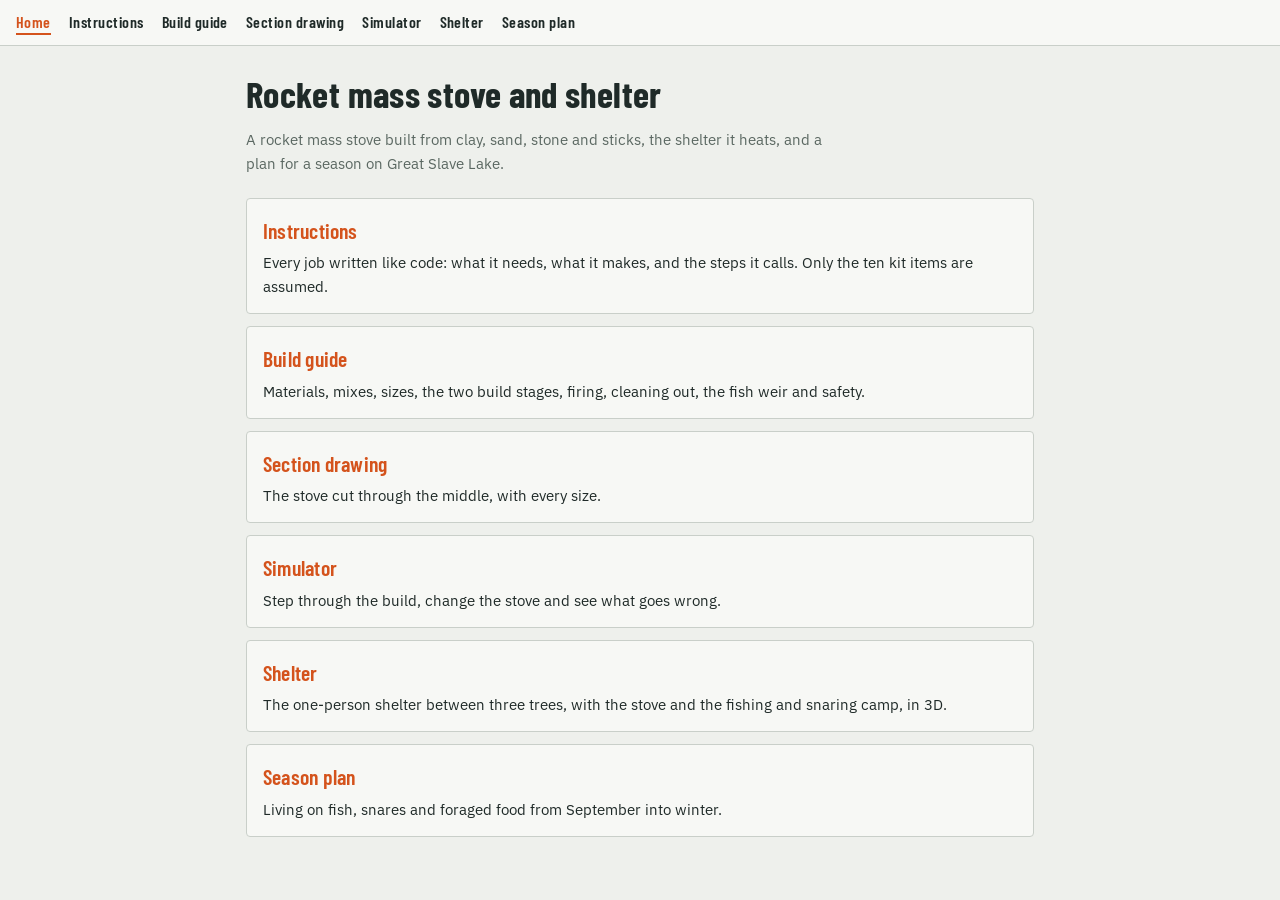
==== index.html @ 577bada9 "Write instructions as code, starting with the roof, earth skirt and snow bank Adds procedures/: a ca" ====
<!doctype html>
<html lang="en">
<head>
<meta charset="utf-8">
<meta name="viewport" content="width=device-width,initial-scale=1">
<title>Bushcraft Rocket Stove</title>
<link rel="preconnect" href="https://fonts.googleapis.com">
<link rel="stylesheet" href="https://fonts.googleapis.com/css2?family=Barlow+Condensed:wght@500;600;700&family=IBM+Plex+Sans:wght@400;500;600&display=swap">
<style>
:root{color-scheme:light;--bg:#eef0ec;--ink:#1f2a28;--muted:#5b6862;--line:#c9cfc9;--panel:#f7f8f5;--ember:#d4531c;}
@media (prefers-color-scheme:dark){:root:not([data-theme="light"]){color-scheme:dark;--bg:#151a19;--ink:#dce3df;--muted:#97a39d;--line:#2d3634;--panel:#1c2221;--ember:#ec6a32;}}
:root[data-theme="dark"]{color-scheme:dark;--bg:#151a19;--ink:#dce3df;--muted:#97a39d;--line:#2d3634;--panel:#1c2221;--ember:#ec6a32;}
*{box-sizing:border-box}
body{margin:0;background:var(--bg);color:var(--ink);font:15px/1.6 "IBM Plex Sans",system-ui,sans-serif}
.wrap{max-width:820px;margin:0 auto;padding:28px 16px 48px}
h1,h2{font-family:"Barlow Condensed","Arial Narrow",sans-serif;letter-spacing:.01em;margin:0}
h1{font-size:2.3rem;font-weight:700;line-height:1.05}
h2{font-size:1.35rem;font-weight:600}
.sub{color:var(--muted);max-width:66ch}
.cards{display:grid;gap:12px;margin-top:22px}
.card{display:block;border:1px solid var(--line);background:var(--panel);border-radius:4px;padding:14px 16px;color:var(--ink);text-decoration:none}
.card:hover{border-color:var(--ember)}
.card h2{color:var(--ember)}
.card p{margin:4px 0 0}
</style>
</head>
<body>
<script src="nav.js"></script>
<div class="wrap">
<h1>Rocket mass stove and shelter</h1>
<p class="sub">A rocket mass stove built from clay, sand, stone and sticks, the shelter it heats, and a plan for a season on Great Slave Lake.</p>
<div class="cards">
  <a class="card" href="procedures/"><h2>Instructions</h2><p>Every job written like code: what it needs, what it makes, and the steps it calls. Only the ten kit items are assumed.</p></a>
  <a class="card" href="build-guide.html"><h2>Build guide</h2><p>Materials, mixes, sizes, the two build stages, firing, cleaning out, the fish weir and safety.</p></a>
  <a class="card" href="rocket-mass-stove-section.html"><h2>Section drawing</h2><p>The stove cut through the middle, with every size.</p></a>
  <a class="card" href="simulator/"><h2>Simulator</h2><p>Step through the build, change the stove and see what goes wrong.</p></a>
  <a class="card" href="shelter/"><h2>Shelter</h2><p>The one-person shelter between three trees, with the stove and the fishing and snaring camp, in 3D.</p></a>
  <a class="card" href="survival-plan.html"><h2>Season plan</h2><p>Living on fish, snares and foraged food from September into winter.</p></a>
</div>
</div>
</body>
</html>
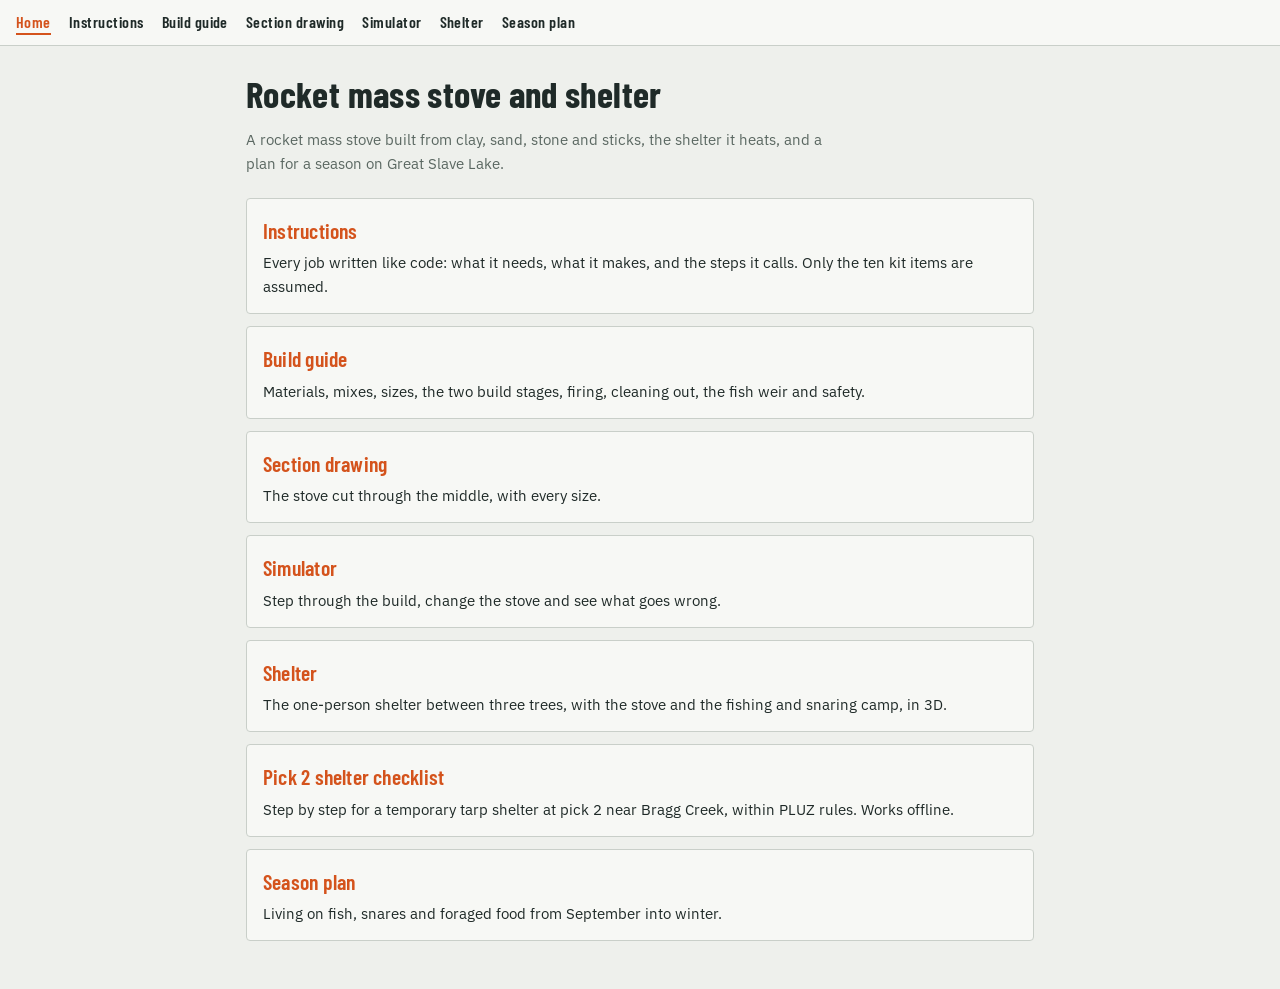
==== commit 7b037da1: "Add a pick 2 temporary shelter checklist for the phone A step-by-step tarp shelter process for pick " ====
--- a/index.html
+++ b/index.html
@@ -35,6 +35,7 @@
   <a class="card" href="rocket-mass-stove-section.html"><h2>Section drawing</h2><p>The stove cut through the middle, with every size.</p></a>
   <a class="card" href="simulator/"><h2>Simulator</h2><p>Step through the build, change the stove and see what goes wrong.</p></a>
   <a class="card" href="shelter/"><h2>Shelter</h2><p>The one-person shelter between three trees, with the stove and the fishing and snaring camp, in 3D.</p></a>
+  <a class="card" href="pick-2/"><h2>Pick 2 shelter checklist</h2><p>Step by step for a temporary tarp shelter at pick 2 near Bragg Creek, within PLUZ rules. Works offline.</p></a>
   <a class="card" href="survival-plan.html"><h2>Season plan</h2><p>Living on fish, snares and foraged food from September into winter.</p></a>
 </div>
 </div>
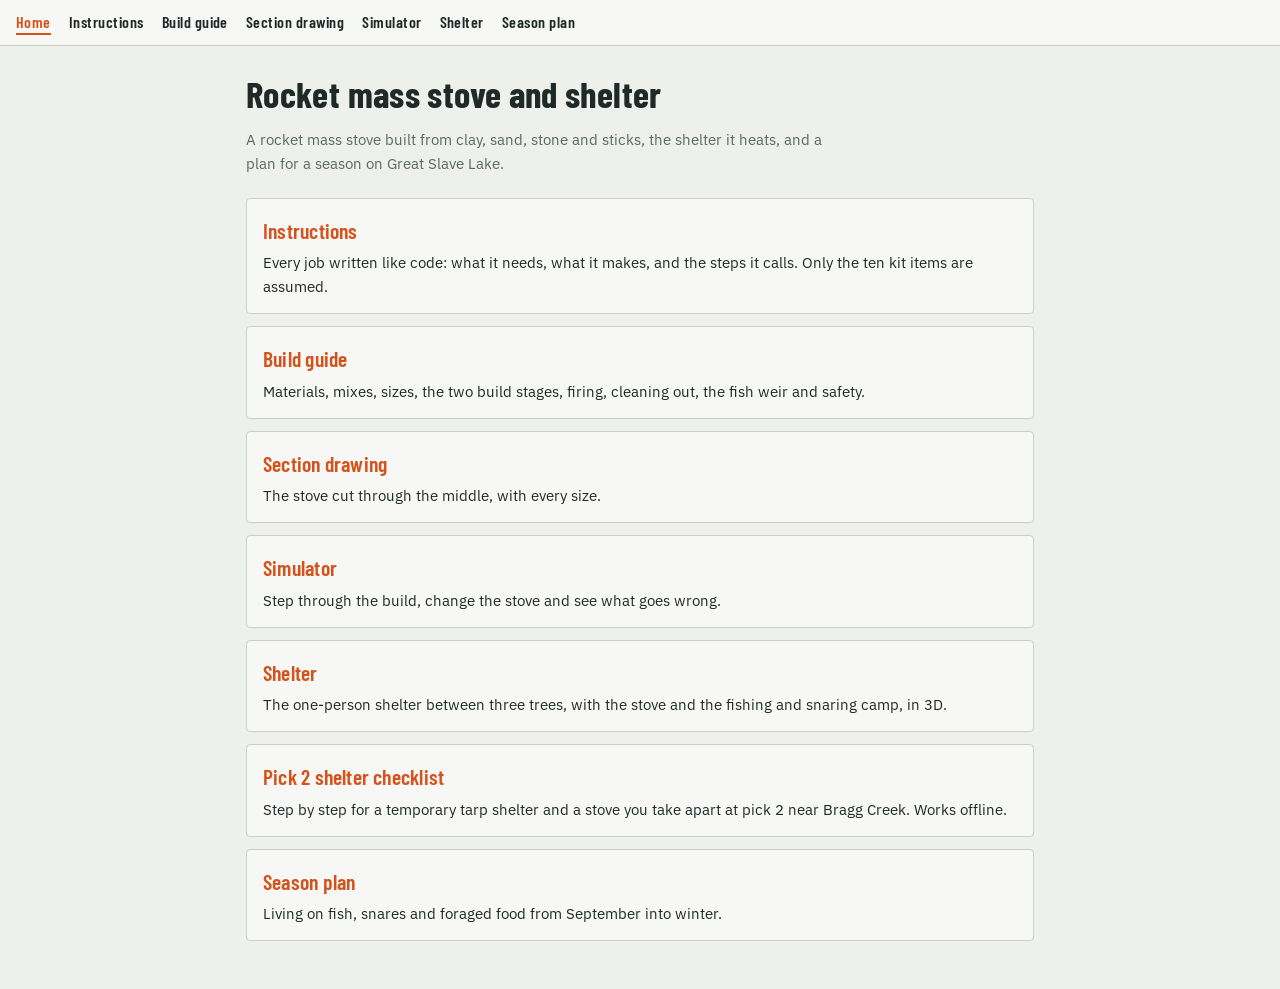
==== commit 01561040: "Add a stove you take apart to the pick 2 checklist Adds clay testing, gathering, building and drying" ====
--- a/index.html
+++ b/index.html
@@ -35,7 +35,7 @@
   <a class="card" href="rocket-mass-stove-section.html"><h2>Section drawing</h2><p>The stove cut through the middle, with every size.</p></a>
   <a class="card" href="simulator/"><h2>Simulator</h2><p>Step through the build, change the stove and see what goes wrong.</p></a>
   <a class="card" href="shelter/"><h2>Shelter</h2><p>The one-person shelter between three trees, with the stove and the fishing and snaring camp, in 3D.</p></a>
-  <a class="card" href="pick-2/"><h2>Pick 2 shelter checklist</h2><p>Step by step for a temporary tarp shelter at pick 2 near Bragg Creek, within PLUZ rules. Works offline.</p></a>
+  <a class="card" href="pick-2/"><h2>Pick 2 shelter checklist</h2><p>Step by step for a temporary tarp shelter and a stove you take apart at pick 2 near Bragg Creek. Works offline.</p></a>
   <a class="card" href="survival-plan.html"><h2>Season plan</h2><p>Living on fish, snares and foraged food from September into winter.</p></a>
 </div>
 </div>
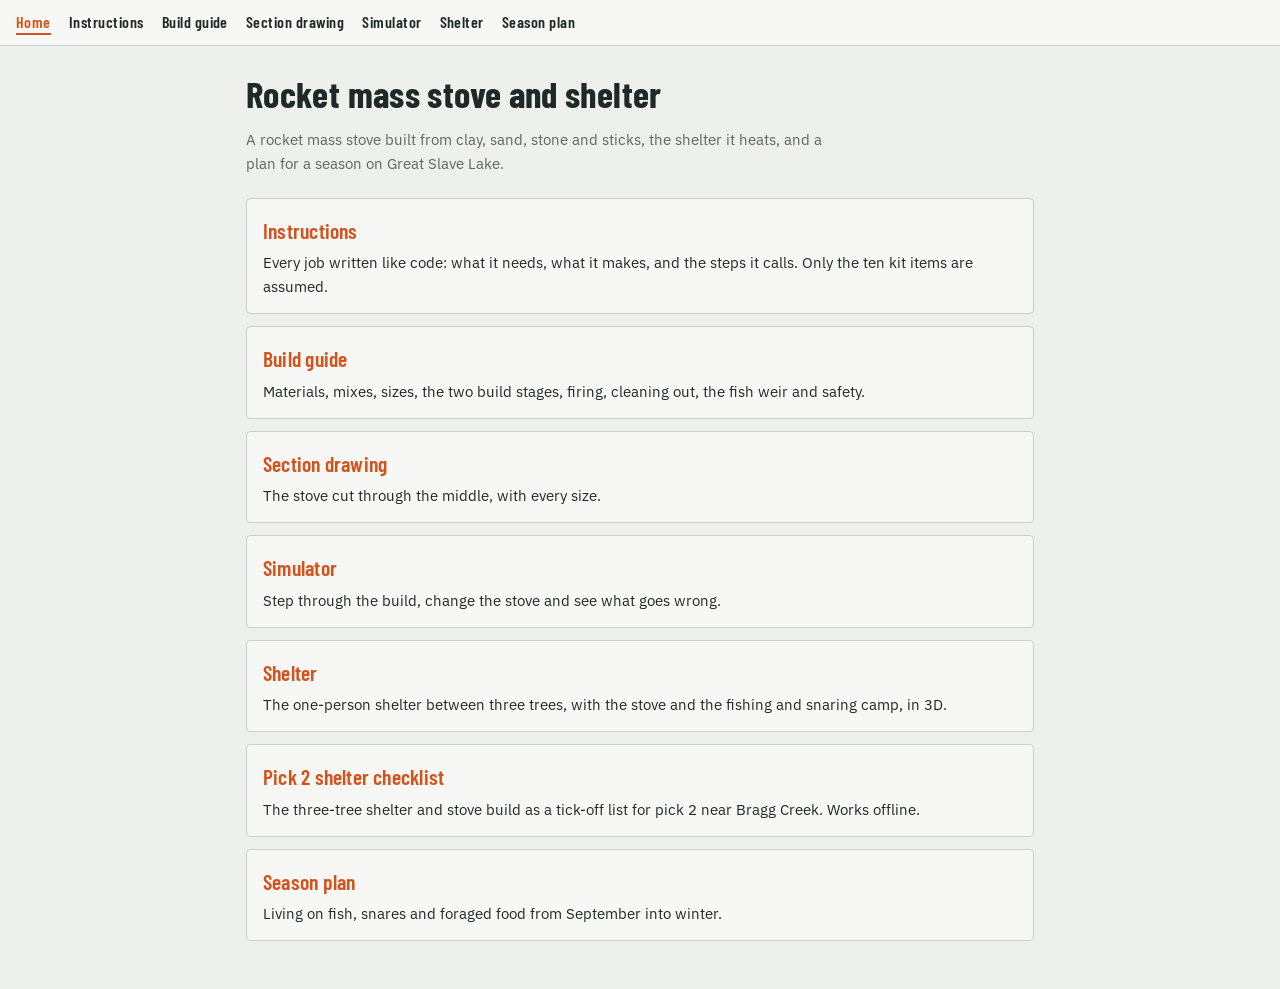
==== commit 6df4541f: "Build the pick 2 checklist from the three-tree shelter instructions The build stages now come straig" ====
--- a/index.html
+++ b/index.html
@@ -35,7 +35,7 @@
   <a class="card" href="rocket-mass-stove-section.html"><h2>Section drawing</h2><p>The stove cut through the middle, with every size.</p></a>
   <a class="card" href="simulator/"><h2>Simulator</h2><p>Step through the build, change the stove and see what goes wrong.</p></a>
   <a class="card" href="shelter/"><h2>Shelter</h2><p>The one-person shelter between three trees, with the stove and the fishing and snaring camp, in 3D.</p></a>
-  <a class="card" href="pick-2/"><h2>Pick 2 shelter checklist</h2><p>Step by step for a temporary tarp shelter and a stove you take apart at pick 2 near Bragg Creek. Works offline.</p></a>
+  <a class="card" href="pick-2/"><h2>Pick 2 shelter checklist</h2><p>The three-tree shelter and stove build as a tick-off list for pick 2 near Bragg Creek. Works offline.</p></a>
   <a class="card" href="survival-plan.html"><h2>Season plan</h2><p>Living on fish, snares and foraged food from September into winter.</p></a>
 </div>
 </div>
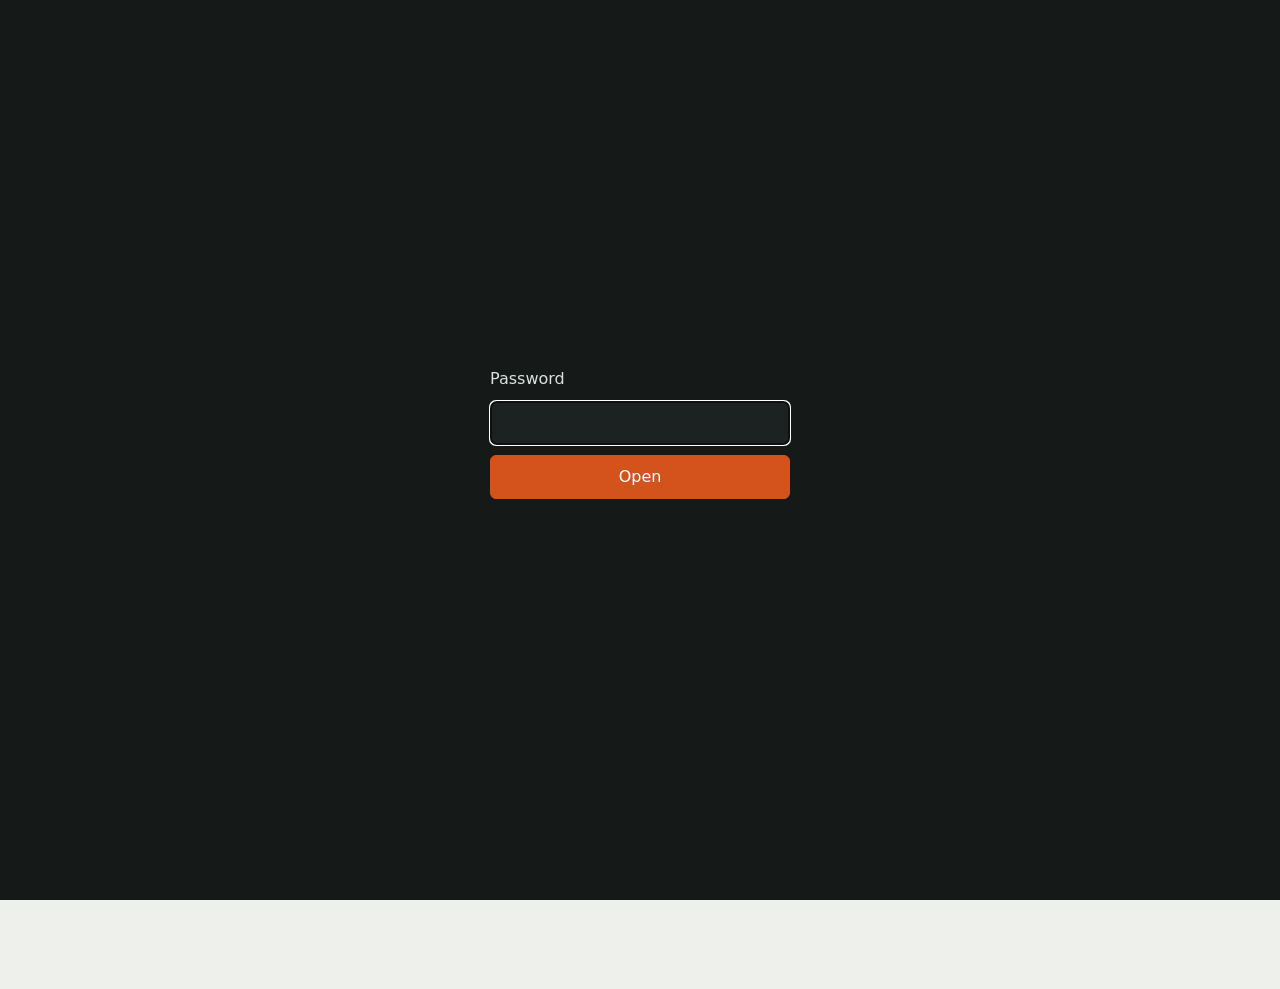
==== commit a56425a4: "Add a simple password screen to every page The password hash is still a placeholder until John picks" ====
--- a/index.html
+++ b/index.html
@@ -2,6 +2,7 @@
 <html lang="en">
 <head>
 <meta charset="utf-8">
+<script src="gate.js"></script>
 <meta name="viewport" content="width=device-width,initial-scale=1">
 <title>Bushcraft Rocket Stove</title>
 <link rel="preconnect" href="https://fonts.googleapis.com">
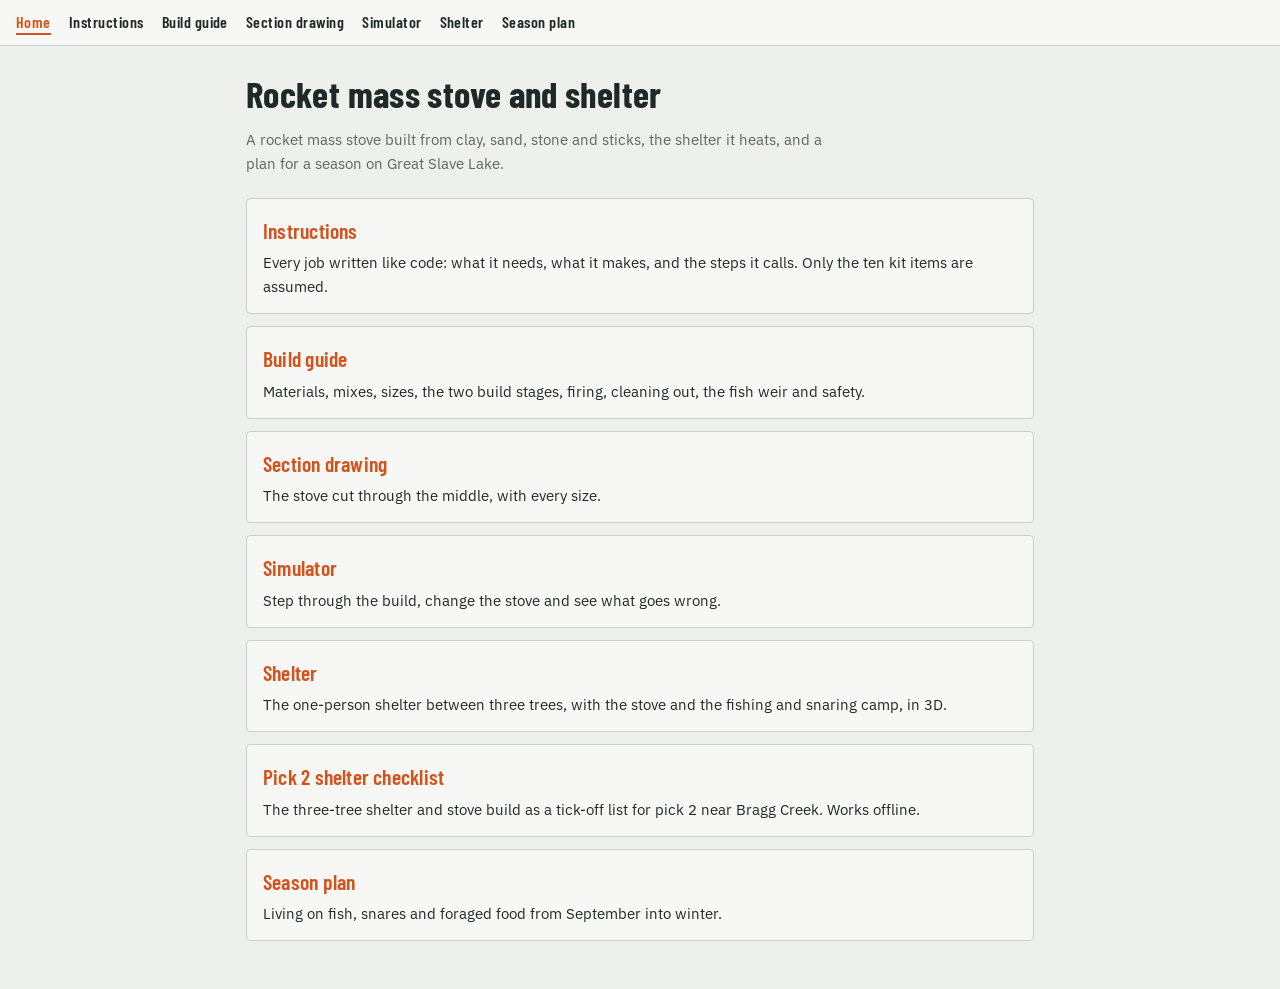
==== commit 667c89f1: "Take the password screen off every page Co-Authored-By: Claude Opus 5.5 <noreply@anthropic.com>" ====
--- a/index.html
+++ b/index.html
@@ -2,7 +2,6 @@
 <html lang="en">
 <head>
 <meta charset="utf-8">
-<script src="gate.js"></script>
 <meta name="viewport" content="width=device-width,initial-scale=1">
 <title>Bushcraft Rocket Stove</title>
 <link rel="preconnect" href="https://fonts.googleapis.com">
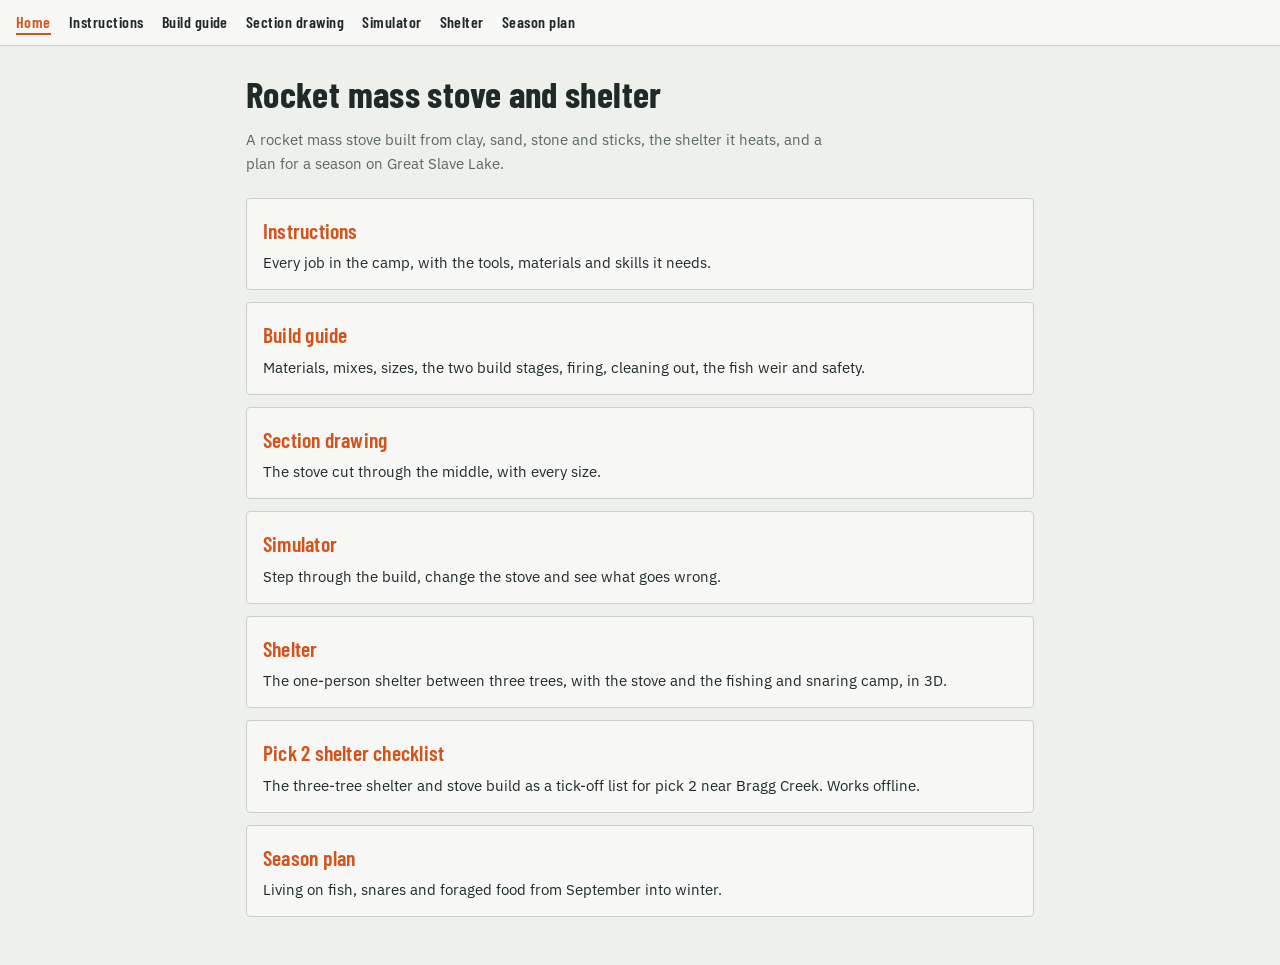
==== commit 1b39ff9c: "Bring a shovel, drawknife and adze, and carried food The digging stick and snow paddle are gone; the" ====
--- a/index.html
+++ b/index.html
@@ -30,7 +30,7 @@
 <h1>Rocket mass stove and shelter</h1>
 <p class="sub">A rocket mass stove built from clay, sand, stone and sticks, the shelter it heats, and a plan for a season on Great Slave Lake.</p>
 <div class="cards">
-  <a class="card" href="procedures/"><h2>Instructions</h2><p>Every job written like code: what it needs, what it makes, and the steps it calls. Only the ten kit items are assumed.</p></a>
+  <a class="card" href="procedures/"><h2>Instructions</h2><p>Every job in the camp, with the tools, materials and skills it needs.</p></a>
   <a class="card" href="build-guide.html"><h2>Build guide</h2><p>Materials, mixes, sizes, the two build stages, firing, cleaning out, the fish weir and safety.</p></a>
   <a class="card" href="rocket-mass-stove-section.html"><h2>Section drawing</h2><p>The stove cut through the middle, with every size.</p></a>
   <a class="card" href="simulator/"><h2>Simulator</h2><p>Step through the build, change the stove and see what goes wrong.</p></a>
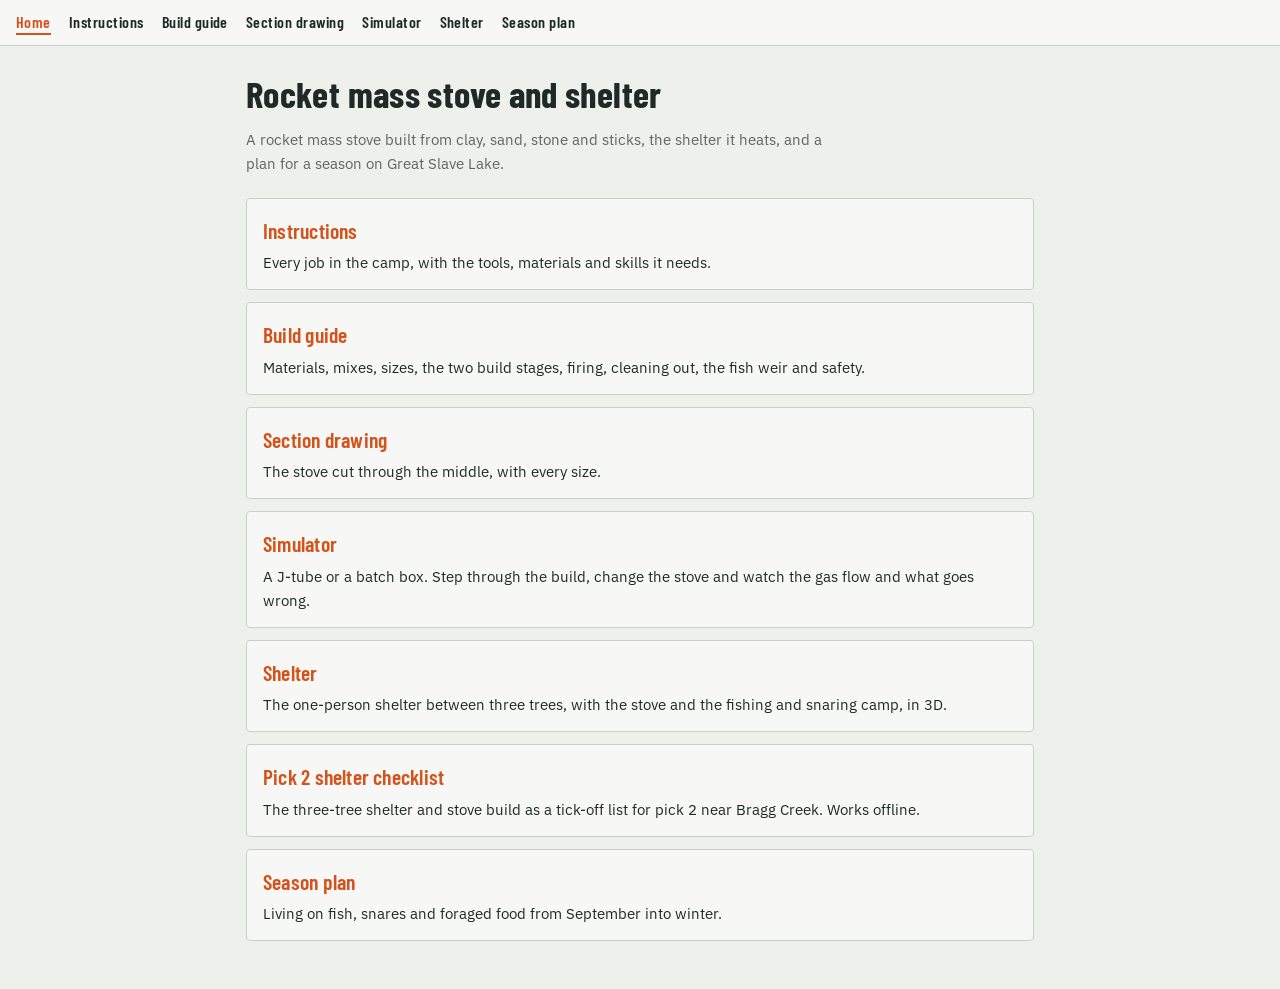
==== commit 375d8307: "Say the simulator has both stoves and shows the flow Co-Authored-By: Claude Opus 5.5 <noreply@anthro" ====
--- a/index.html
+++ b/index.html
@@ -33,7 +33,7 @@
   <a class="card" href="procedures/"><h2>Instructions</h2><p>Every job in the camp, with the tools, materials and skills it needs.</p></a>
   <a class="card" href="build-guide.html"><h2>Build guide</h2><p>Materials, mixes, sizes, the two build stages, firing, cleaning out, the fish weir and safety.</p></a>
   <a class="card" href="rocket-mass-stove-section.html"><h2>Section drawing</h2><p>The stove cut through the middle, with every size.</p></a>
-  <a class="card" href="simulator/"><h2>Simulator</h2><p>Step through the build, change the stove and see what goes wrong.</p></a>
+  <a class="card" href="simulator/"><h2>Simulator</h2><p>A J-tube or a batch box. Step through the build, change the stove and watch the gas flow and what goes wrong.</p></a>
   <a class="card" href="shelter/"><h2>Shelter</h2><p>The one-person shelter between three trees, with the stove and the fishing and snaring camp, in 3D.</p></a>
   <a class="card" href="pick-2/"><h2>Pick 2 shelter checklist</h2><p>The three-tree shelter and stove build as a tick-off list for pick 2 near Bragg Creek. Works offline.</p></a>
   <a class="card" href="survival-plan.html"><h2>Season plan</h2><p>Living on fish, snares and foraged food from September into winter.</p></a>
